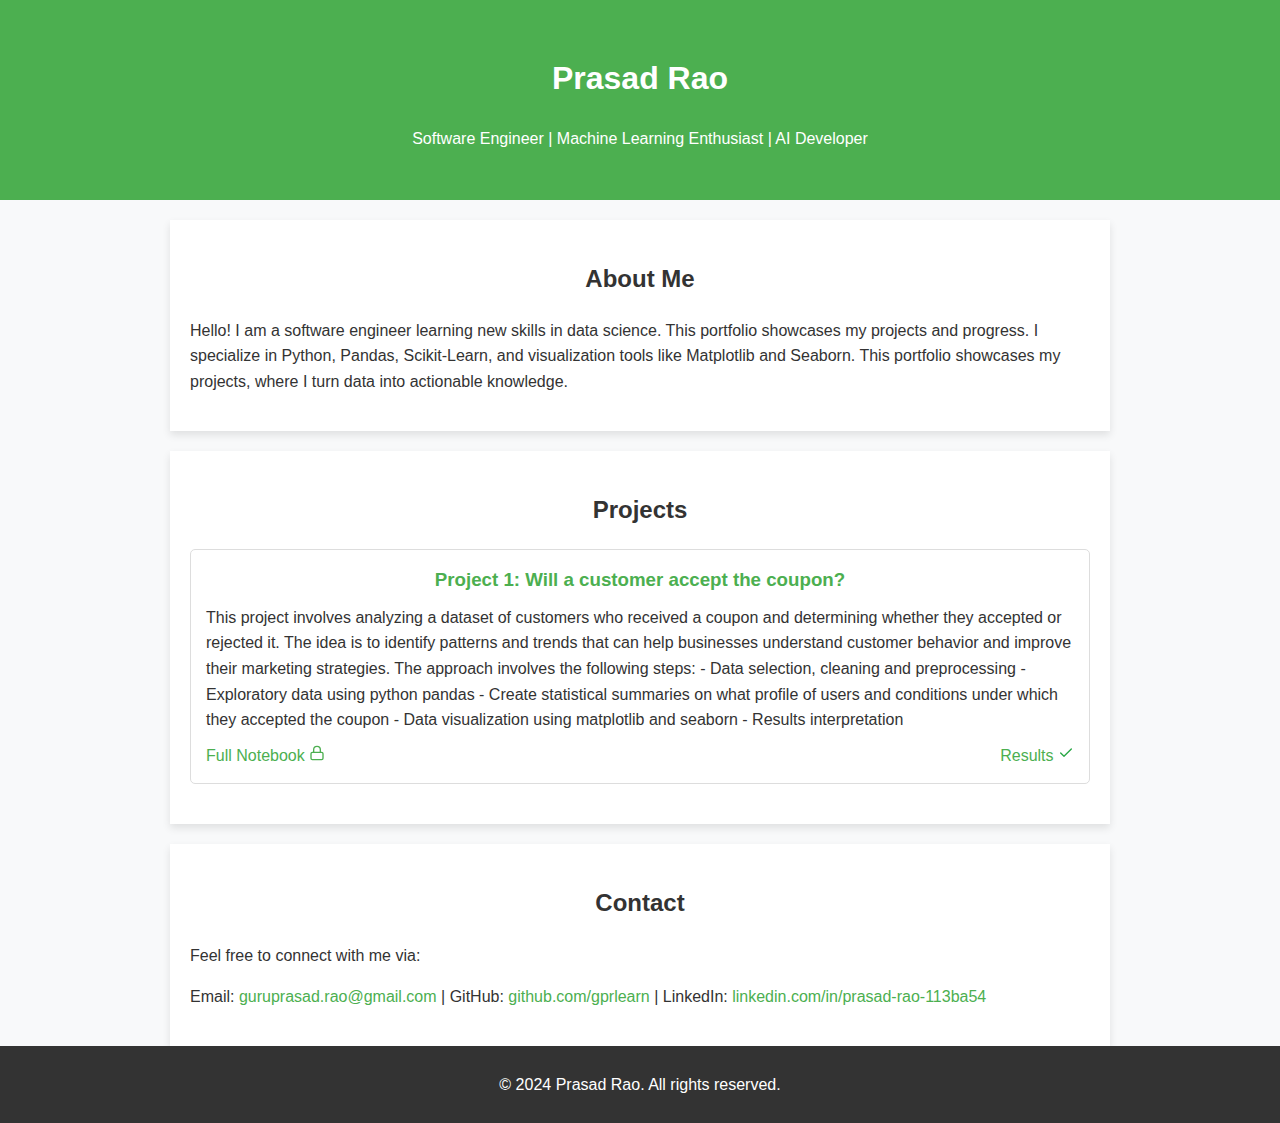
==== index.html @ 9cda87a9 "Update index.html" ====
<!DOCTYPE html>
<html lang="en">
<head>
    <meta charset="UTF-8">
    <meta name="viewport" content="width=device-width, initial-scale=1.0">
    <title>Prasad Rao- Data Science Portfolio</title>
    <style>
        body {
            font-family: Arial, sans-serif;
            margin: 0;
            padding: 0;
            line-height: 1.6;
            color: #333;
            background-color: #f8f9fa;
        }

        header {
            background-color: #4CAF50;
            color: white;
            text-align: center;
            padding: 2em 0;
        }

        section {
            padding: 20px;
            max-width: 900px;
            margin: 0 auto;
            background: white;
            margin-top: 20px;
            box-shadow: 0 4px 8px rgba(0, 0, 0, 0.1);
        }

        h1, h2, h3 {
            text-align: center;
        }

        .project {
            margin: 20px 0;
            padding: 15px;
            border: 1px solid #ddd;
            border-radius: 5px;
            background: #fff;
        }

        .project h3 {
            margin: 0 0 10px;
            color: #4CAF50;
        }

        .project p {
            margin: 0 0 10px;
        }

        footer {
            text-align: center;
            padding: 10px 0;
            background-color: #333;
            color: white;
        }

        a {
            color: #4CAF50;
            text-decoration: none;
        }

        a:hover {
            text-decoration: underline;
        }

        img {
            max-width: 100%;
            height: auto;
            border-radius: 5px;
        }
        .project-links {
            display: flex;
            justify-content: space-between;
            align-items: center;
        }
    </style>
</head>
<body>
    <!-- Header -->
    <header>
        <h1>Prasad Rao</h1>
        <p>Software Engineer | Machine Learning Enthusiast | AI Developer</p>
    </header>

    <!-- About Section -->
    <section id="about">
        <h2>About Me</h2>
        <p>Hello! I am a software engineer learning new skills in data science. This portfolio showcases my projects and progress. I specialize in Python, Pandas, Scikit-Learn, and visualization tools like Matplotlib and Seaborn. This portfolio showcases my projects, where I turn data into actionable knowledge.</p>
    </section>

    <!-- Projects Section -->
    <section id="projects">
        <h2>Projects</h2>

        <div class="project">
            <h3>Project 1: Will a customer accept the coupon?</h3>
            <p>
                This project involves analyzing a dataset of customers who received a coupon and determining whether they accepted or rejected it. The idea is to identify patterns and trends that can help businesses understand customer behavior and improve their marketing strategies.
                
                The approach involves the following steps:
                - Data selection, cleaning and preprocessing
                - Exploratory data using python pandas
                - Create statistical summaries on what profile of users and conditions under which they accepted the coupon
                - Data visualization using matplotlib and seaborn
                - Results interpretation
            </p>
            <div class="project-links">
                <a href="https://nbviewer.org/github/gprlearn/portfolio/blob/861502fa71be4b48e3250d8d79f7acf7c5e41782/notebooks/coupon_analysis.ipynb" target="_blank">Full Notebook
                    <svg xmlns="http://www.w3.org/2000/svg" width="16" height="16" viewBox="0 0 24 24" fill="none" stroke="currentColor" stroke-width="2" stroke-linecap="round" stroke-linejoin="round" class="feather feather-lock">
                      <rect x="3" y="11" width="18" height="11" rx="2" ry="2"></rect>
                      <path d="M7 11V7a5 5 0 0 1 10 0v4"></path>
                    </svg>
                </a>
                <a href="https://nbviewer.org/github/gprlearn/portfolio/blob/02efecb81a19682612cf6c2af49df0bc82146e35/notebooks/coupon_analysis_summary.ipynb" target="_blank">Results
                    <svg xmlns="http://www.w3.org/2000/svg" width="16" height="16" viewBox="0 0 24 24" fill="none" stroke="#28a745" stroke-width="2" stroke-linecap="round" stroke-linejoin="round" class="feather feather-check">
                        <polyline points="20 6 9 17 4 12"></polyline>
                    </svg>
                </a>
            </div>
        </div>

    </section>

    <!-- Contact Section -->
    <section id="contact">
        <h2>Contact</h2>
        <p>Feel free to connect with me via:</p>
        <p>
            Email: <a href="mailto:guruprasad.rao@gmail.com">guruprasad.rao@gmail.com</a> |
            GitHub: <a href="https://github.com/gprlearn" target="_blank">github.com/gprlearn</a> |
            LinkedIn: <a href="https://www.linkedin.com/in/prasad-rao-113ba54/" target="_blank">linkedin.com/in/prasad-rao-113ba54</a>
        </p>
    </section>

    <!-- Footer -->
    <footer>
        <p>&copy; 2024 Prasad Rao. All rights reserved.</p>
    </footer>
</body>
</html>
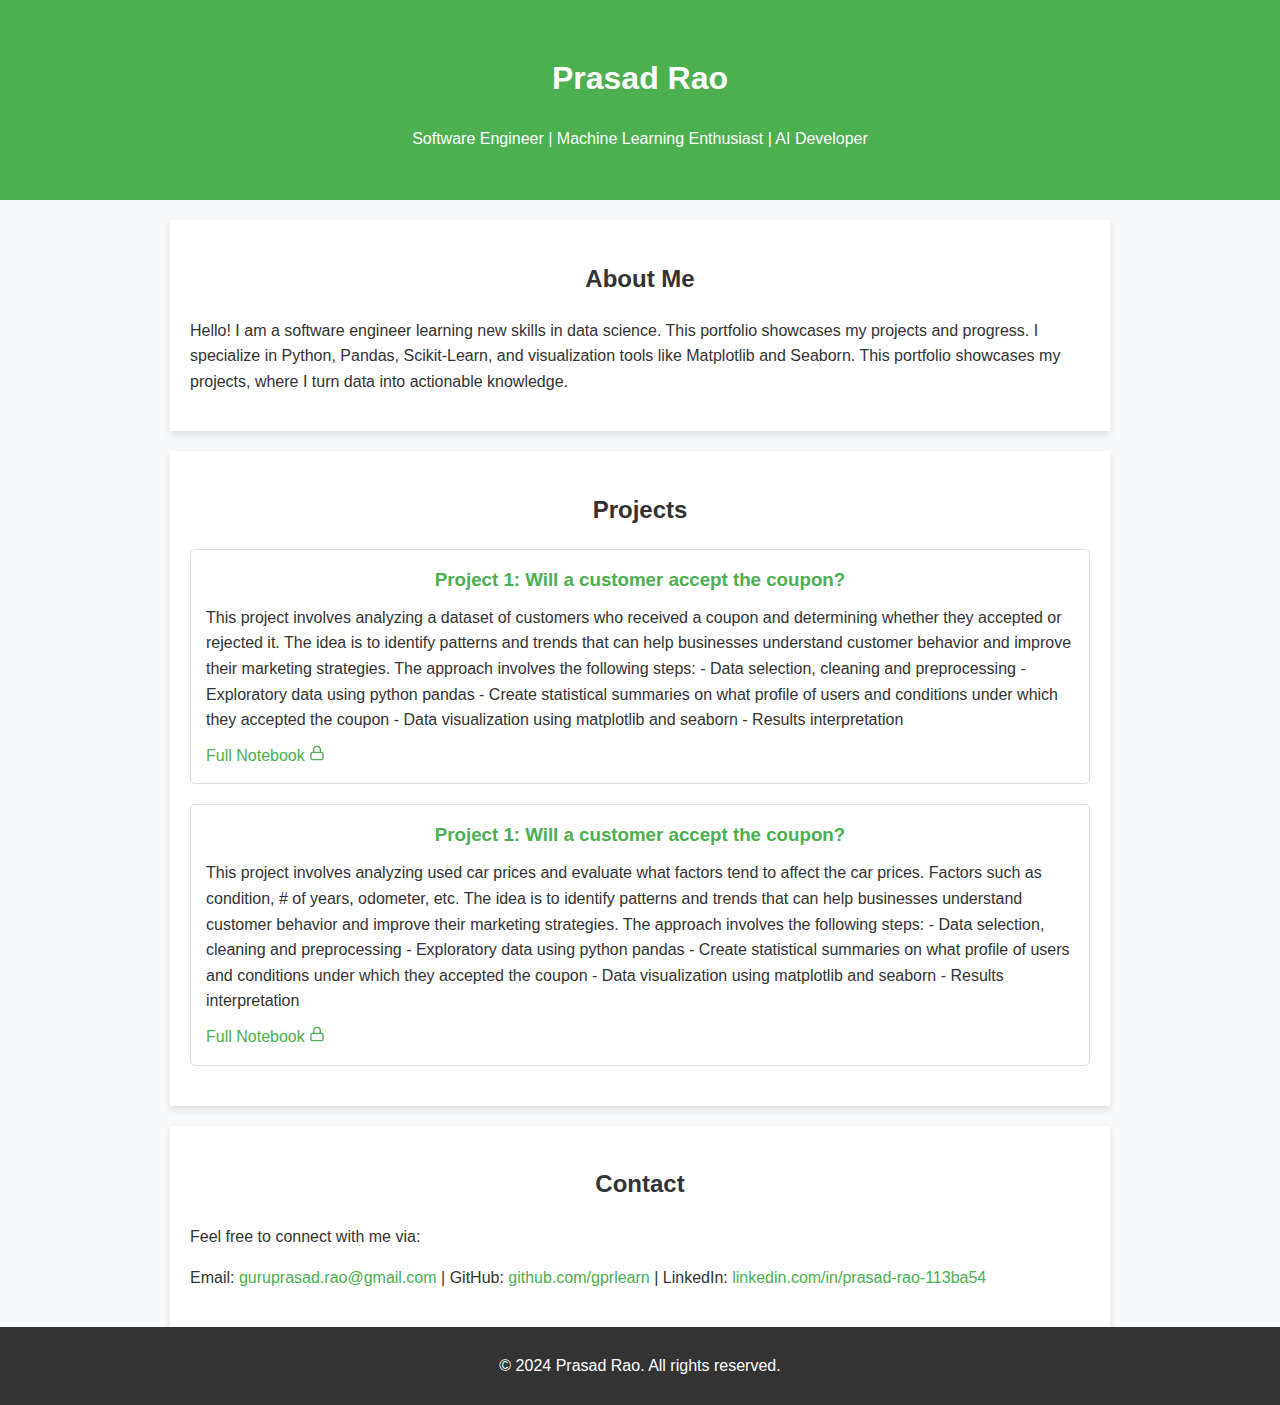
==== commit ee3426ec: "Update index.html" ====
--- a/index.html
+++ b/index.html
@@ -109,17 +109,43 @@
                 - Results interpretation
             </p>
             <div class="project-links">
-                <a href="https://nbviewer.org/github/gprlearn/portfolio/blob/861502fa71be4b48e3250d8d79f7acf7c5e41782/notebooks/coupon_analysis.ipynb" target="_blank">Full Notebook
+                <a href="https://nbviewer.org/github/gprlearn/portfolio/blob/main/notebooks/coupon_analysis.ipynb" target="_blank">Full Notebook
                     <svg xmlns="http://www.w3.org/2000/svg" width="16" height="16" viewBox="0 0 24 24" fill="none" stroke="currentColor" stroke-width="2" stroke-linecap="round" stroke-linejoin="round" class="feather feather-lock">
                       <rect x="3" y="11" width="18" height="11" rx="2" ry="2"></rect>
                       <path d="M7 11V7a5 5 0 0 1 10 0v4"></path>
                     </svg>
                 </a>
-                <a href="https://nbviewer.org/github/gprlearn/portfolio/blob/02efecb81a19682612cf6c2af49df0bc82146e35/notebooks/coupon_analysis_summary.ipynb" target="_blank">Results
+                <!-- <a href="https://nbviewer.org/github/gprlearn/portfolio/blob/02efecb81a19682612cf6c2af49df0bc82146e35/notebooks/coupon_analysis_summary.ipynb" target="_blank">Results
                     <svg xmlns="http://www.w3.org/2000/svg" width="16" height="16" viewBox="0 0 24 24" fill="none" stroke="#28a745" stroke-width="2" stroke-linecap="round" stroke-linejoin="round" class="feather feather-check">
                         <polyline points="20 6 9 17 4 12"></polyline>
                     </svg>
+                </a> -->
+            </div>
+        </div>
+        <div class="project">
+            <h3>Project 1: Will a customer accept the coupon?</h3>
+            <p>
+                This project involves analyzing used car prices and evaluate what factors tend to affect the car prices. Factors such as condition, # of years, odometer, etc. The idea is to identify patterns and trends that can help businesses understand customer behavior and improve their marketing strategies.
+                
+                The approach involves the following steps:
+                - Data selection, cleaning and preprocessing
+                - Exploratory data using python pandas
+                - Create statistical summaries on what profile of users and conditions under which they accepted the coupon
+                - Data visualization using matplotlib and seaborn
+                - Results interpretation
+            </p>
+            <div class="project-links">
+                <a href="https://github.com/gprlearn/UsedCarPrices/blob/main/usedcarprices.ipynb" target="_blank">Full Notebook
+                    <svg xmlns="http://www.w3.org/2000/svg" width="16" height="16" viewBox="0 0 24 24" fill="none" stroke="currentColor" stroke-width="2" stroke-linecap="round" stroke-linejoin="round" class="feather feather-lock">
+                      <rect x="3" y="11" width="18" height="11" rx="2" ry="2"></rect>
+                      <path d="M7 11V7a5 5 0 0 1 10 0v4"></path>
+                    </svg>
                 </a>
+                <!-- <a href="https://nbviewer.org/github/gprlearn/portfolio/blob/02efecb81a19682612cf6c2af49df0bc82146e35/notebooks/coupon_analysis_summary.ipynb" target="_blank">Results
+                    <svg xmlns="http://www.w3.org/2000/svg" width="16" height="16" viewBox="0 0 24 24" fill="none" stroke="#28a745" stroke-width="2" stroke-linecap="round" stroke-linejoin="round" class="feather feather-check">
+                        <polyline points="20 6 9 17 4 12"></polyline>
+                    </svg>
+                </a> -->
             </div>
         </div>
 
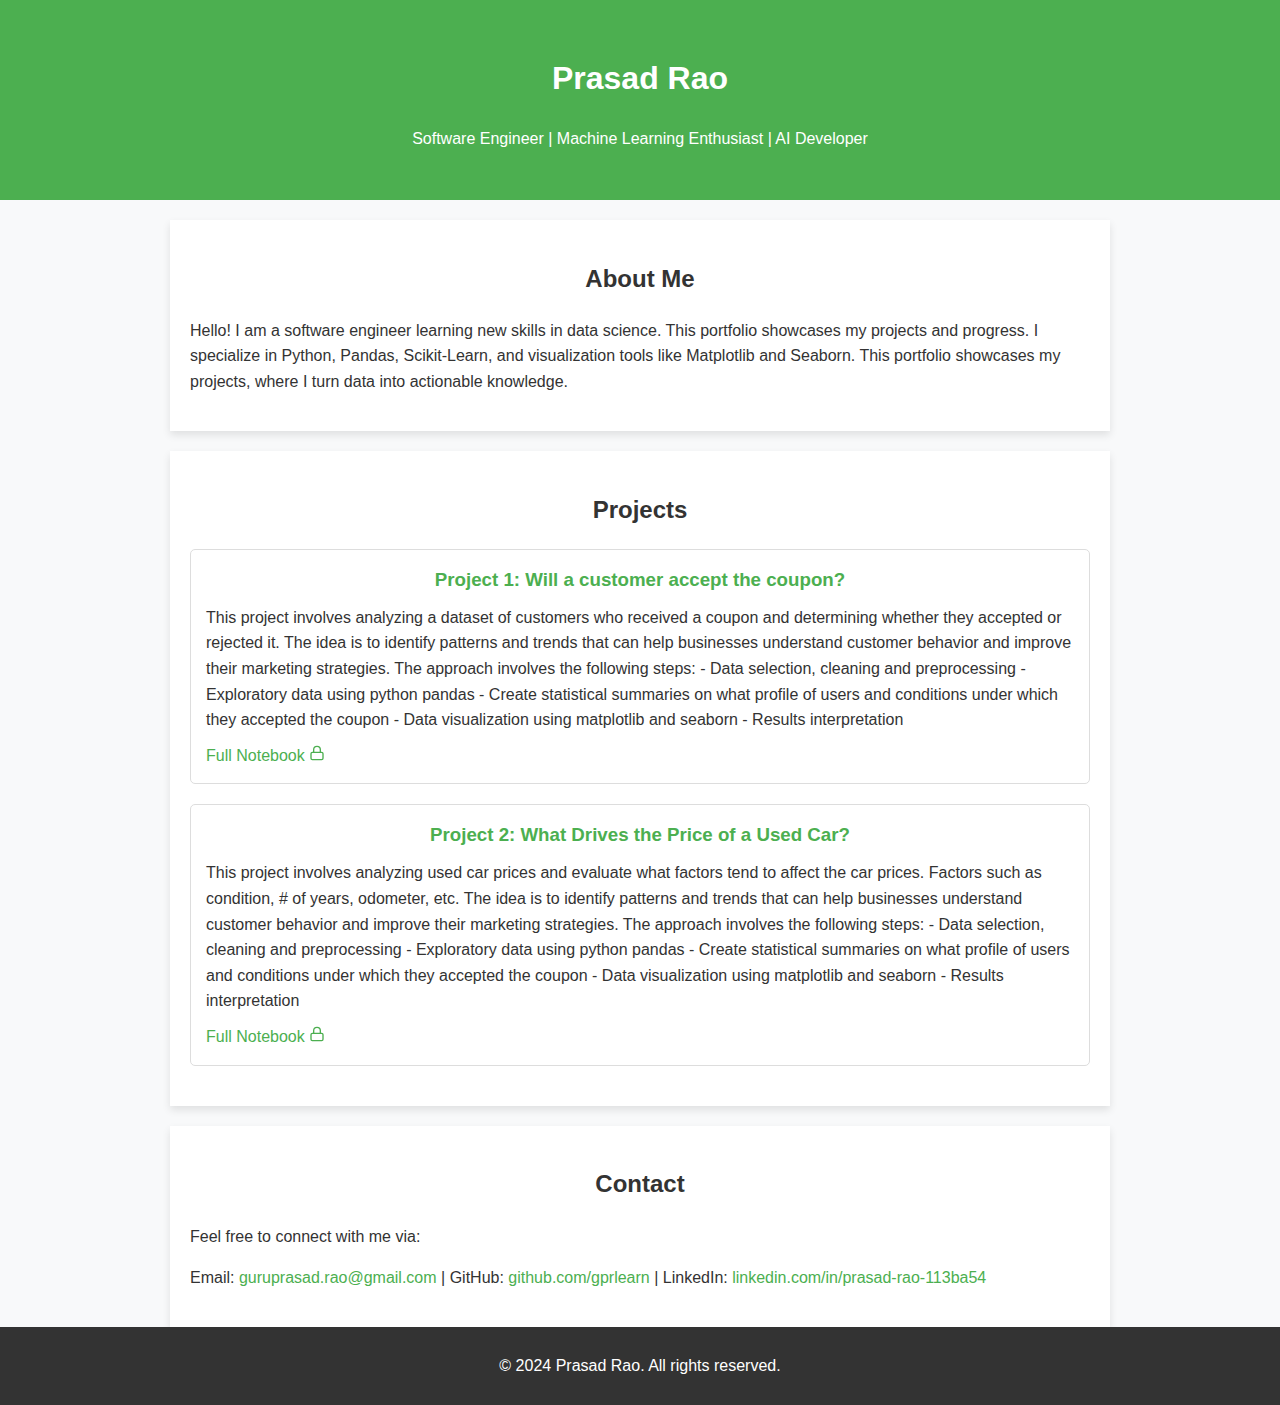
==== commit 5eb76462: "Update index.html" ====
--- a/index.html
+++ b/index.html
@@ -123,7 +123,7 @@
             </div>
         </div>
         <div class="project">
-            <h3>Project 1: Will a customer accept the coupon?</h3>
+            <h3>Project 2: What Drives the Price of a Used Car?</h3>
             <p>
                 This project involves analyzing used car prices and evaluate what factors tend to affect the car prices. Factors such as condition, # of years, odometer, etc. The idea is to identify patterns and trends that can help businesses understand customer behavior and improve their marketing strategies.
                 
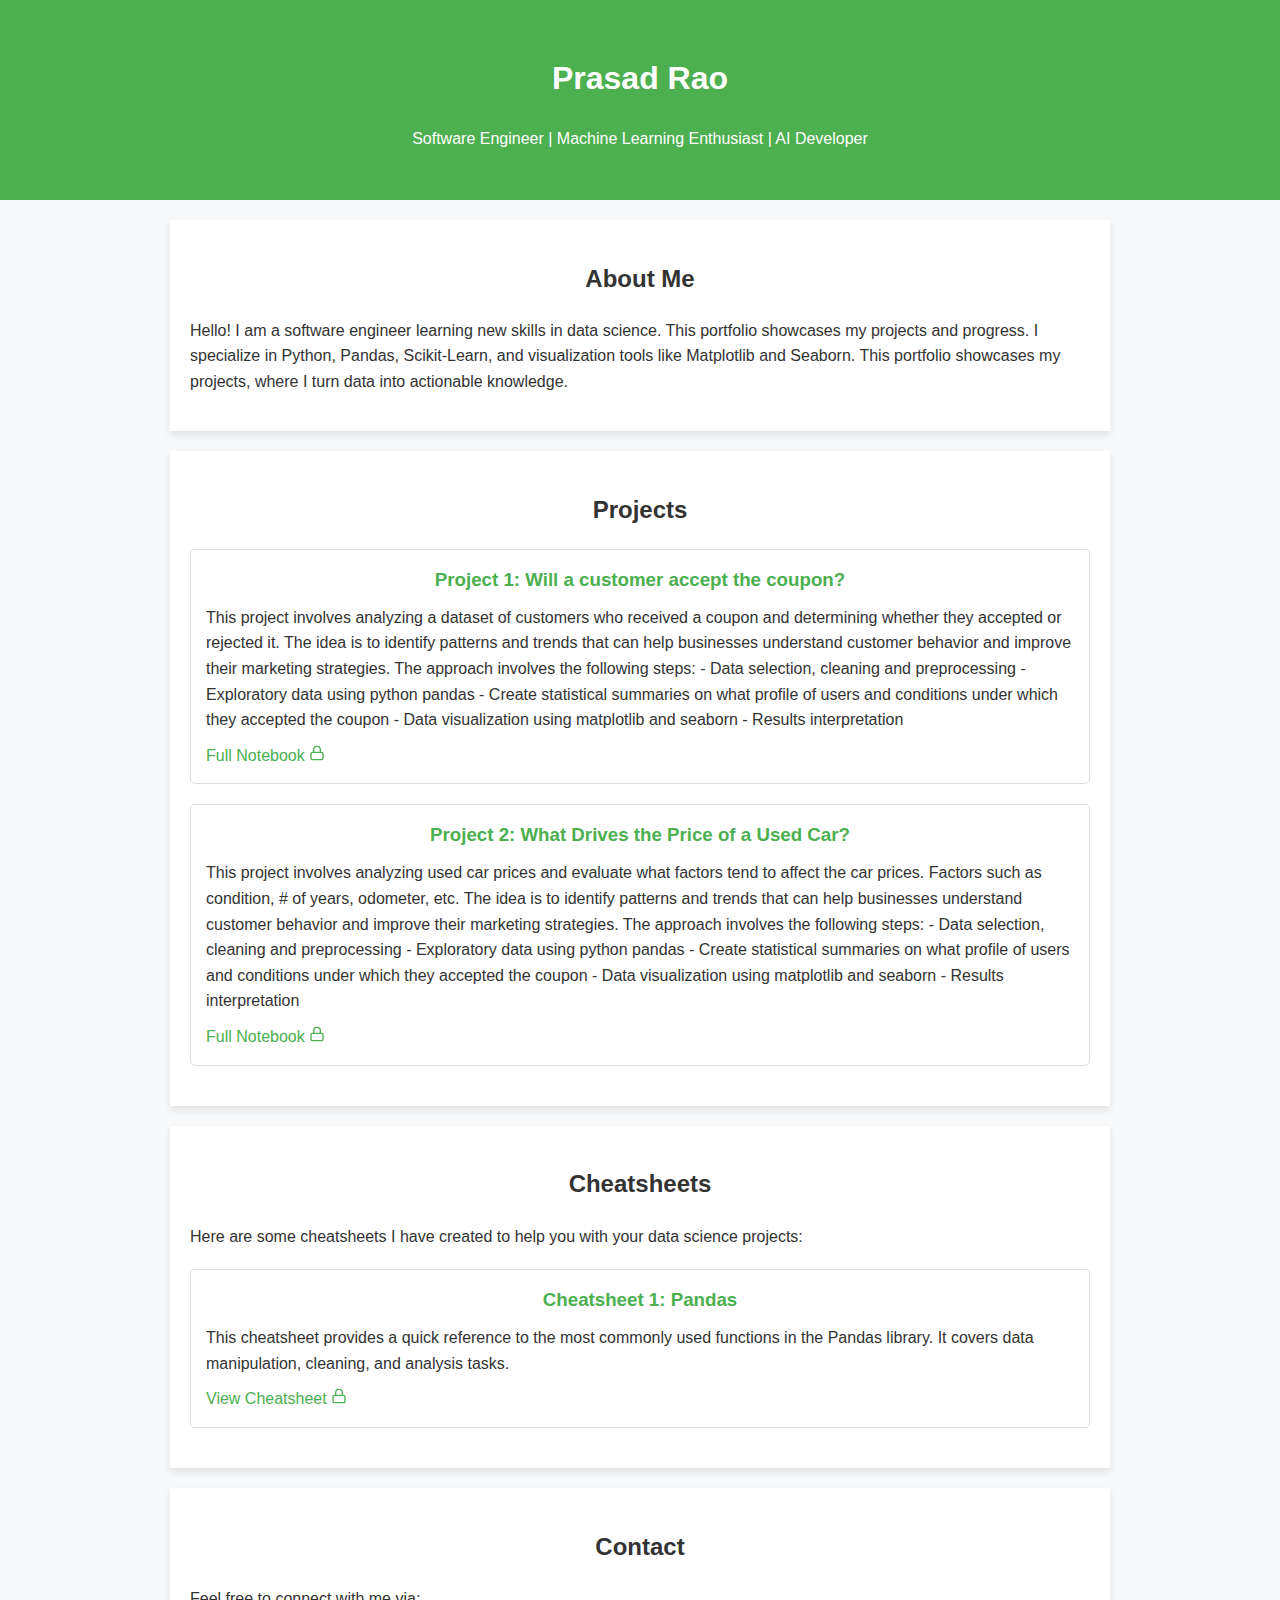
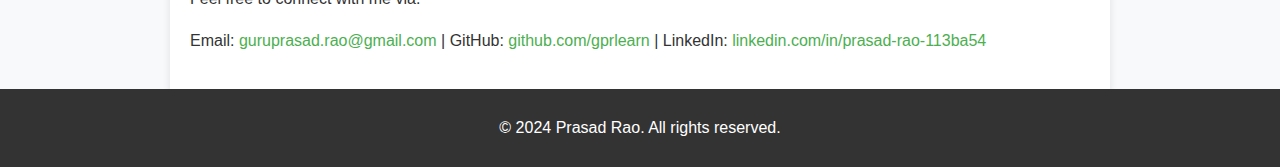
==== commit 550186a8: "Update index.html" ====
--- a/index.html
+++ b/index.html
@@ -150,6 +150,27 @@
         </div>
 
     </section>
+</section>
+
+    <section id="cheatsheets">
+        <h2>Cheatsheets</h2>
+        <p>Here are some cheatsheets I have created to help you with your data science projects:</p>
+        <!-- Cheatsheet 1 - Pandas ipynb link -->
+        <div class="project">
+            <h3>Cheatsheet 1: Pandas</h3>
+            <p>
+                This cheatsheet provides a quick reference to the most commonly used functions in the Pandas library. It covers data manipulation, cleaning, and analysis tasks.
+            </p>
+            <div class="project-links">
+                <a href="https://nbviewer.org/github/gprlearn/portfolio/blob/main/notebooks/pandas_cheatsheet.ipynb" target="_blank">View Cheatsheet
+                    <svg xmlns="http://www.w3.org/2000/svg" width="16" height="16" viewBox="0 0 24 24" fill="none" stroke="currentColor" stroke-width="2" stroke-linecap="round" stroke-linejoin="round" class="feather feather-lock">
+                    <rect x="3" y="11" width="18" height="11" rx="2" ry="2"></rect>
+                    <path d="M7 11V7a5 5 0 0 1 10 0v4"></path>
+                    </svg>
+                </a>
+            </div>
+
+    </section>
 
     <!-- Contact Section -->
     <section id="contact">
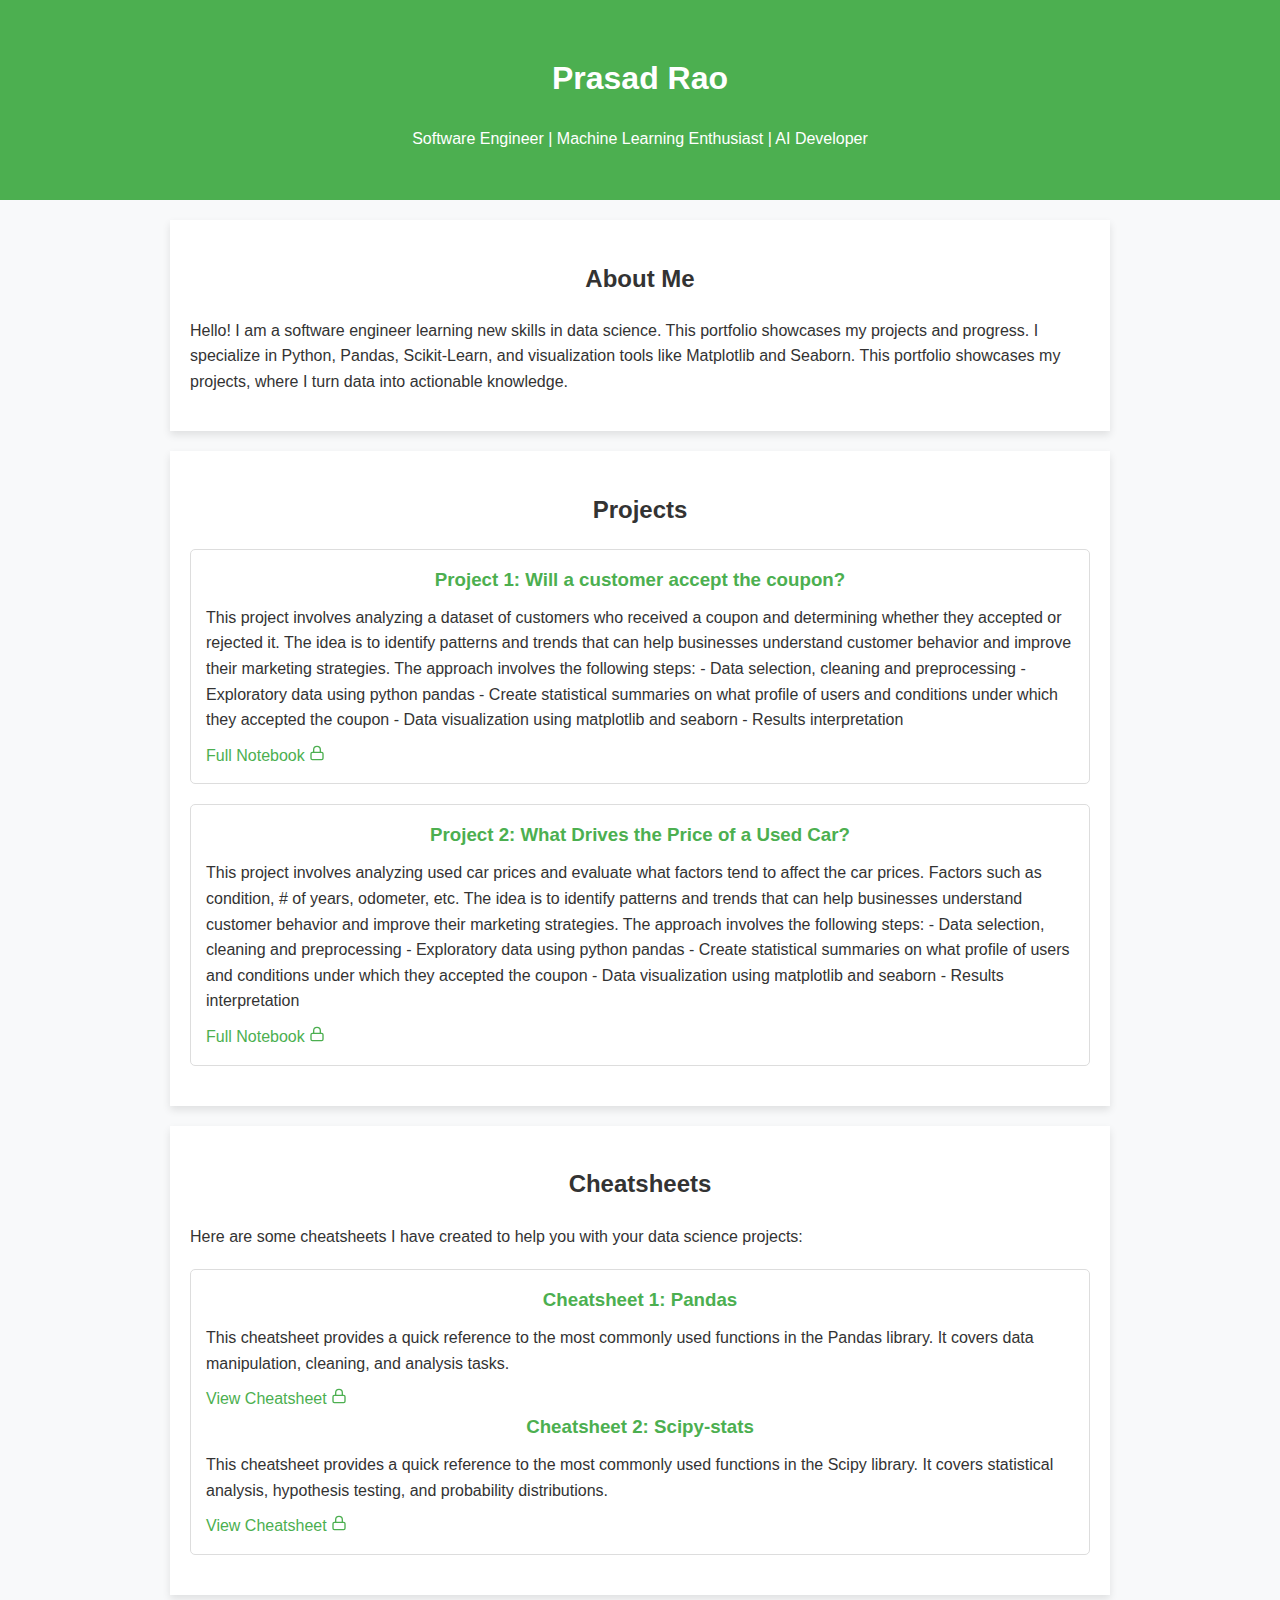
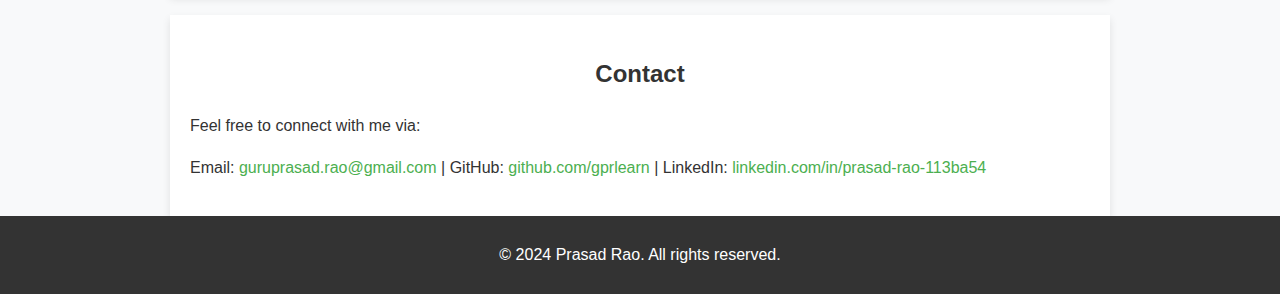
==== commit e3e7baaf: "Update index.html" ====
--- a/index.html
+++ b/index.html
@@ -135,7 +135,7 @@
                 - Results interpretation
             </p>
             <div class="project-links">
-                <a href="https://github.com/gprlearn/UsedCarPrices/blob/main/usedcarprices.ipynb" target="_blank">Full Notebook
+                <a href="https://nbviewer.org/github/gprlearn/UsedCarPrices/blob/main/usedcarprices.ipynb" target="_blank">Full Notebook
                     <svg xmlns="http://www.w3.org/2000/svg" width="16" height="16" viewBox="0 0 24 24" fill="none" stroke="currentColor" stroke-width="2" stroke-linecap="round" stroke-linejoin="round" class="feather feather-lock">
                       <rect x="3" y="11" width="18" height="11" rx="2" ry="2"></rect>
                       <path d="M7 11V7a5 5 0 0 1 10 0v4"></path>
@@ -162,7 +162,7 @@
                 This cheatsheet provides a quick reference to the most commonly used functions in the Pandas library. It covers data manipulation, cleaning, and analysis tasks.
             </p>
             <div class="project-links">
-                <a href="https://nbviewer.org/github/gprlearn/portfolio/blob/main/notebooks/pandas_cheatsheet.ipynb" target="_blank">View Cheatsheet
+                <a href="https://nbviewer.org/github/gprlearn/pandas-cheatsheet/blob/main/1.%20pandas-cheatsheet.ipynb" target="_blank">View Cheatsheet
                     <svg xmlns="http://www.w3.org/2000/svg" width="16" height="16" viewBox="0 0 24 24" fill="none" stroke="currentColor" stroke-width="2" stroke-linecap="round" stroke-linejoin="round" class="feather feather-lock">
                     <rect x="3" y="11" width="18" height="11" rx="2" ry="2"></rect>
                     <path d="M7 11V7a5 5 0 0 1 10 0v4"></path>
@@ -170,6 +170,18 @@
                 </a>
             </div>
 
+            <h3>Cheatsheet 2: Scipy-stats</h3>
+            <p>
+                This cheatsheet provides a quick reference to the most commonly used functions in the Scipy library. It covers statistical analysis, hypothesis testing, and probability distributions. 
+            </p>
+            <div class="project-links">
+                <a href="https://nbviewer.org/github/gprlearn/scipy-stats-cheatsheet/blob/main/2.%20scipy-stats-cheatsheet.ipynb" target="_blank">View Cheatsheet
+                    <svg xmlns="http://www.w3.org/2000/svg" width="16" height="16" viewBox="0 0 24 24" fill="none" stroke="currentColor" stroke-width="2" stroke-linecap="round" stroke-linejoin="round" class="feather feather-lock">
+                    <rect x="3" y="11" width="18" height="11" rx="2" ry="2"></rect>
+                    <path d="M7 11V7a5 5 0 0 1 10 0v4"></path>
+                    </svg>
+                </a>
+            </div>
     </section>
 
     <!-- Contact Section -->
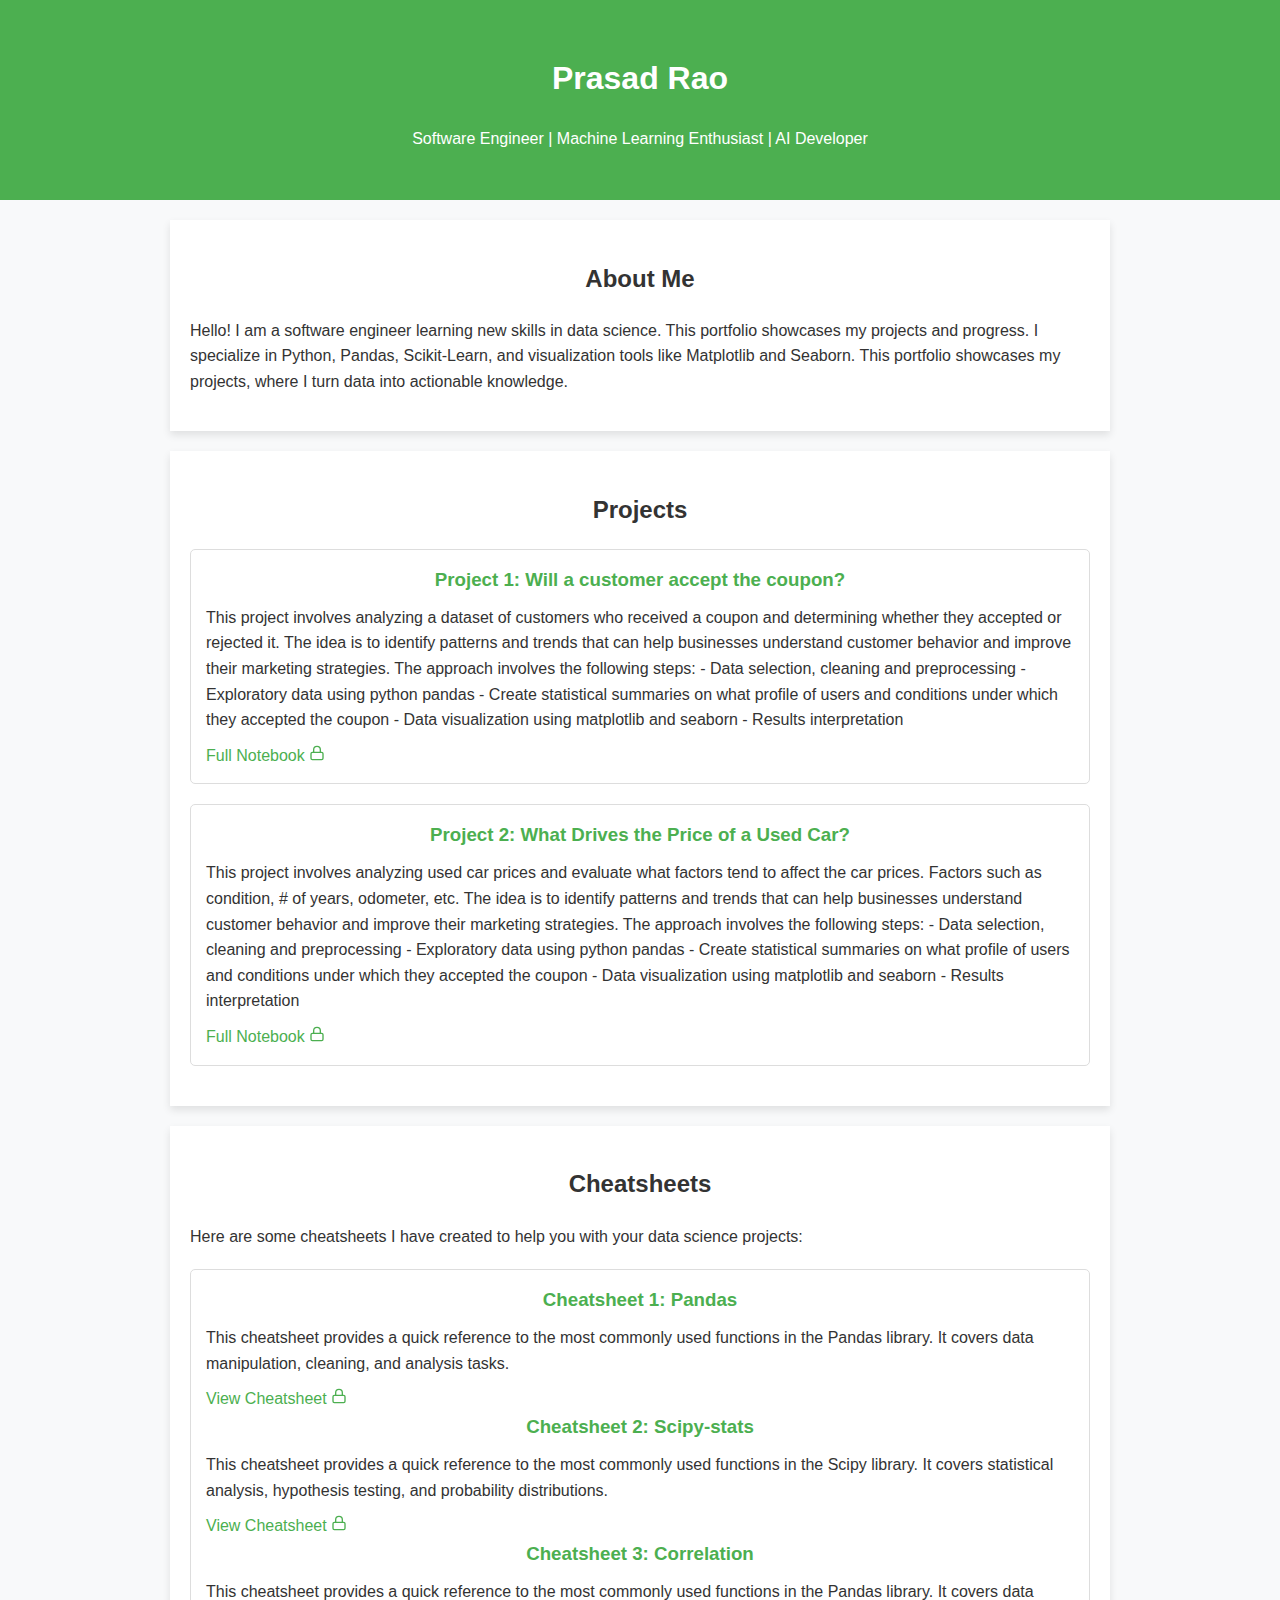
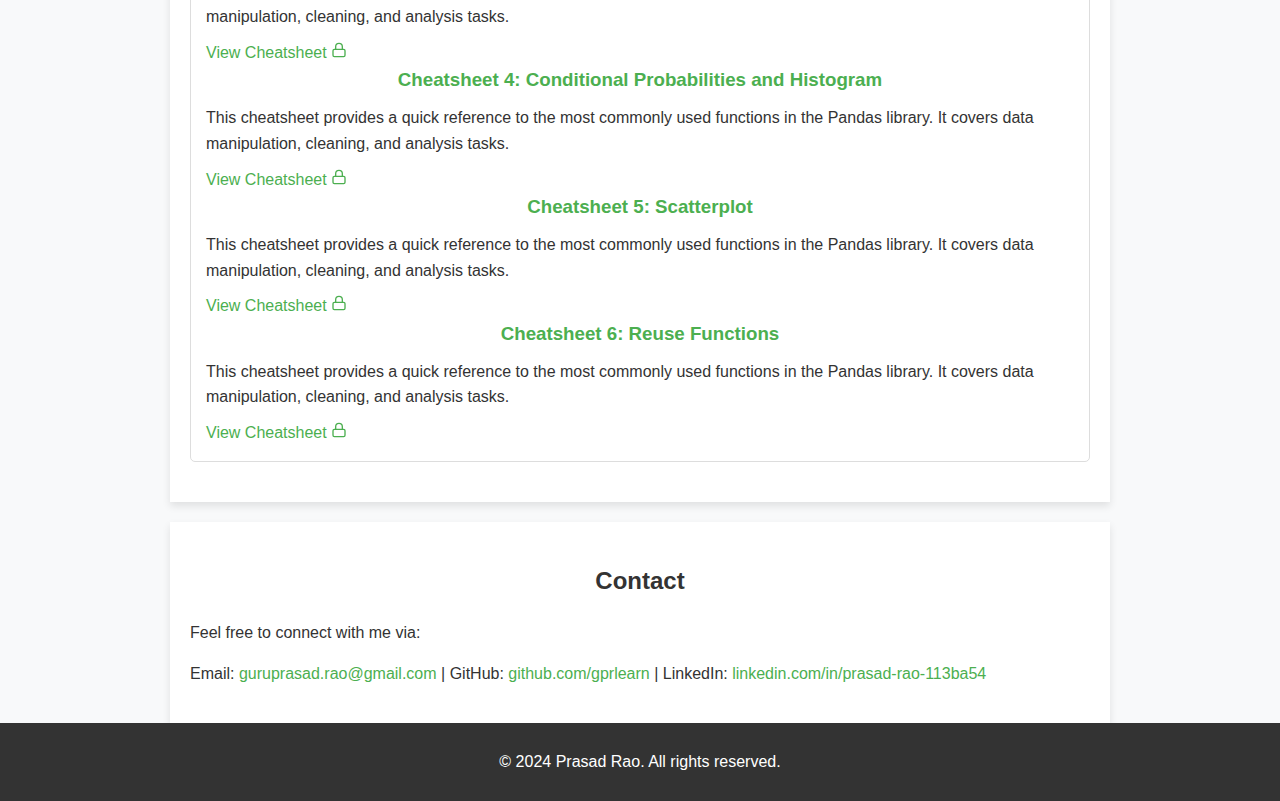
==== commit 8cc885cd: "Update index.html" ====
--- a/index.html
+++ b/index.html
@@ -162,7 +162,7 @@
                 This cheatsheet provides a quick reference to the most commonly used functions in the Pandas library. It covers data manipulation, cleaning, and analysis tasks.
             </p>
             <div class="project-links">
-                <a href="https://nbviewer.org/github/gprlearn/pandas-cheatsheet/blob/main/1.%20pandas-cheatsheet.ipynb" target="_blank">View Cheatsheet
+                <a href="https://nbviewer.org/github/gprlearn/cheatsheets/blob/main/1.%20pandas-cheatsheet.ipynb" target="_blank">View Cheatsheet
                     <svg xmlns="http://www.w3.org/2000/svg" width="16" height="16" viewBox="0 0 24 24" fill="none" stroke="currentColor" stroke-width="2" stroke-linecap="round" stroke-linejoin="round" class="feather feather-lock">
                     <rect x="3" y="11" width="18" height="11" rx="2" ry="2"></rect>
                     <path d="M7 11V7a5 5 0 0 1 10 0v4"></path>
@@ -175,13 +175,69 @@
                 This cheatsheet provides a quick reference to the most commonly used functions in the Scipy library. It covers statistical analysis, hypothesis testing, and probability distributions. 
             </p>
             <div class="project-links">
-                <a href="https://nbviewer.org/github/gprlearn/scipy-stats-cheatsheet/blob/main/2.%20scipy-stats-cheatsheet.ipynb" target="_blank">View Cheatsheet
-                    <svg xmlns="http://www.w3.org/2000/svg" width="16" height="16" viewBox="0 0 24 24" fill="none" stroke="currentColor" stroke-width="2" stroke-linecap="round" stroke-linejoin="round" class="feather feather-lock">
-                    <rect x="3" y="11" width="18" height="11" rx="2" ry="2"></rect>
-                    <path d="M7 11V7a5 5 0 0 1 10 0v4"></path>
-                    </svg>
-                </a>
-            </div>
+                <a href="https://nbviewer.org/github/gprlearn/cheatsheets/blob/main/2.%20scipy-stats-cheatsheet.ipynb" target="_blank">View Cheatsheet
+                    <svg xmlns="http://www.w3.org/2000/svg" width="16" height="16" viewBox="0 0 24 24" fill="none" stroke="currentColor" stroke-width="2" stroke-linecap="round" stroke-linejoin="round" class="feather feather-lock">
+                    <rect x="3" y="11" width="18" height="11" rx="2" ry="2"></rect>
+                    <path d="M7 11V7a5 5 0 0 1 10 0v4"></path>
+                    </svg>
+                </a>
+            </div>
+
+            <h3>Cheatsheet 3: Correlation</h3>
+            <p>
+                This cheatsheet provides a quick reference to the most commonly used functions in the Pandas library. It covers data manipulation, cleaning, and analysis tasks.
+            </p>
+            <div class="project-links">
+                <a href="https://nbviewer.org/github/gprlearn/cheatsheets/blob/main/3-corr-cheatsheet.ipynb" target="_blank">View Cheatsheet
+                    <svg xmlns="http://www.w3.org/2000/svg" width="16" height="16" viewBox="0 0 24 24" fill="none" stroke="currentColor" stroke-width="2" stroke-linecap="round" stroke-linejoin="round" class="feather feather-lock">
+                    <rect x="3" y="11" width="18" height="11" rx="2" ry="2"></rect>
+                    <path d="M7 11V7a5 5 0 0 1 10 0v4"></path>
+                    </svg>
+                </a>
+            </div>
+
+            <h3>Cheatsheet 4: Conditional Probabilities and Histogram</h3>
+            <p>
+                This cheatsheet provides a quick reference to the most commonly used functions in the Pandas library. It covers data manipulation, cleaning, and analysis tasks.
+            </p>
+            <div class="project-links">
+                <a href="https://nbviewer.org/github/gprlearn/cheatsheets/blob/main/4.%20conditional-probabilities-and-histogram-cheatsheet.ipynb" target="_blank">View Cheatsheet
+                    <svg xmlns="http://www.w3.org/2000/svg" width="16" height="16" viewBox="0 0 24 24" fill="none" stroke="currentColor" stroke-width="2" stroke-linecap="round" stroke-linejoin="round" class="feather feather-lock">
+                    <rect x="3" y="11" width="18" height="11" rx="2" ry="2"></rect>
+                    <path d="M7 11V7a5 5 0 0 1 10 0v4"></path>
+                    </svg>
+                </a>
+            </div>
+
+
+            <h3>Cheatsheet 5: Scatterplot</h3>
+            <p>
+                This cheatsheet provides a quick reference to the most commonly used functions in the Pandas library. It covers data manipulation, cleaning, and analysis tasks.
+            </p>
+            <div class="project-links">
+                <a href="https://nbviewer.org/github/gprlearn/cheatsheets/blob/main/5.%20scatterplot-cheatsheet.ipynb" target="_blank">View Cheatsheet
+                    <svg xmlns="http://www.w3.org/2000/svg" width="16" height="16" viewBox="0 0 24 24" fill="none" stroke="currentColor" stroke-width="2" stroke-linecap="round" stroke-linejoin="round" class="feather feather-lock">
+                    <rect x="3" y="11" width="18" height="11" rx="2" ry="2"></rect>
+                    <path d="M7 11V7a5 5 0 0 1 10 0v4"></path>
+                    </svg>
+                </a>
+            </div>
+
+            <h3>Cheatsheet 6: Reuse Functions</h3>
+            <p>
+                This cheatsheet provides a quick reference to the most commonly used functions in the Pandas library. It covers data manipulation, cleaning, and analysis tasks.
+            </p>
+            
+            <div class="project-links">
+                <a href="https://nbviewer.org/github/gprlearn/cheatsheets/blob/main/99.%20Reuse%20Functions.ipynb" target="_blank">View Cheatsheet
+                    <svg xmlns="http://www.w3.org/2000/svg" width="16" height="16" viewBox="0 0 24 24" fill="none" stroke="currentColor" stroke-width="2" stroke-linecap="round" stroke-linejoin="round" class="feather feather-lock">
+                    <rect x="3" y="11" width="18" height="11" rx="2" ry="2"></rect>
+                    <path d="M7 11V7a5 5 0 0 1 10 0v4"></path>
+                    </svg>
+                </a>
+            </div>
+
+
     </section>
 
     <!-- Contact Section -->
